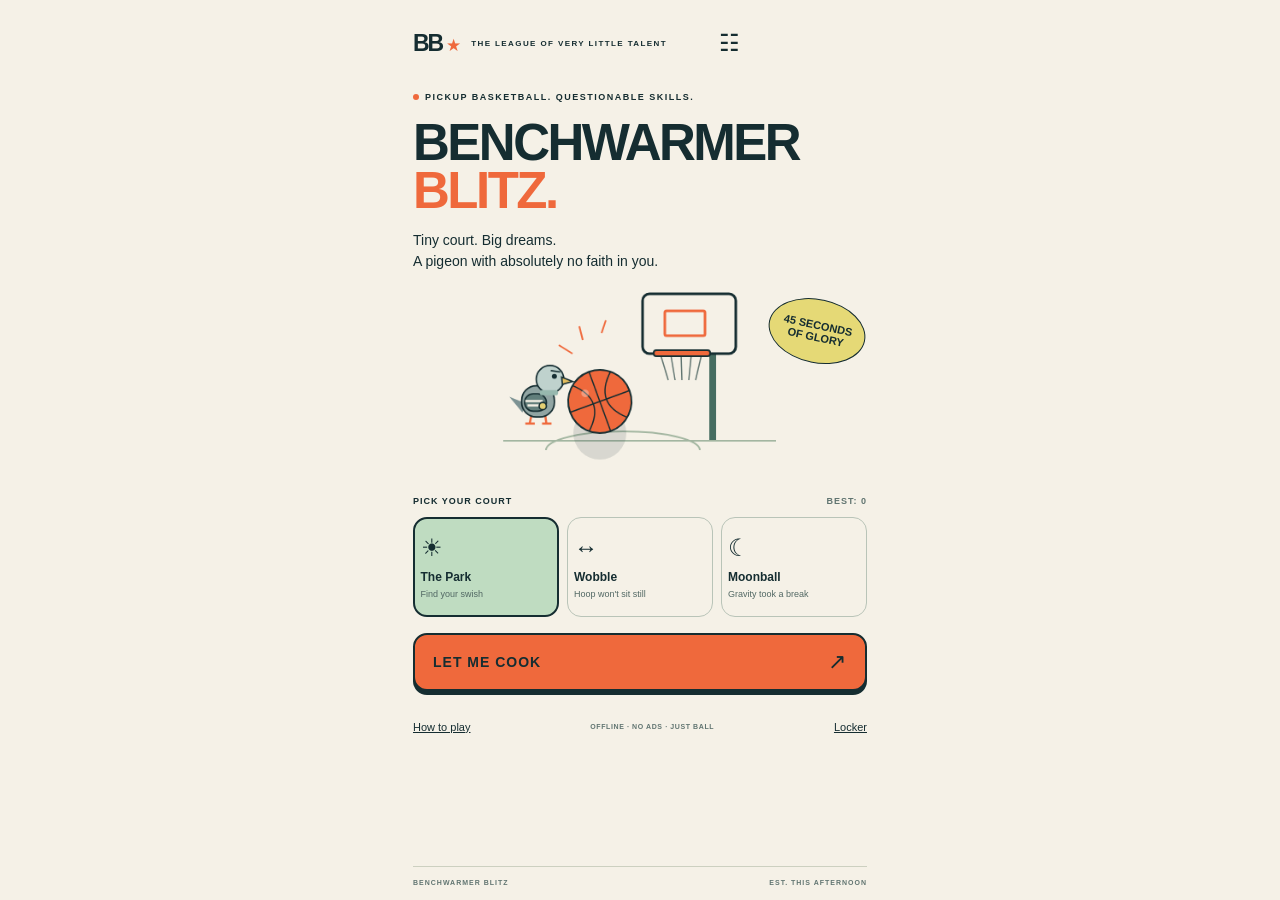
==== index.html @ 4164b8ac "Publish Benchwarmer Blitz game and privacy page" ====
<!doctype html><html lang="en"><head><meta charset="UTF-8"><meta name="viewport" content="width=device-width,initial-scale=1,viewport-fit=cover,user-scalable=no"><meta name="theme-color" content="#152d31"><meta name="description" content="A tiny basketball arcade with big pigeon energy. Swipe, swish, repeat."><title>Benchwarmer Blitz</title><link rel="icon" href="./icon.svg">  <script type="module" crossorigin src="./assets/index-Vjtda_ra.js"></script>
  <link rel="modulepreload" crossorigin href="./assets/dist-Btb5Jv1E.js">
  <link rel="modulepreload" crossorigin href="./assets/definitions-BdWVgBTV.js">
  <link rel="stylesheet" crossorigin href="./assets/index-DOxaWgaJ.css">
</head><body><div id="app">
<header><a class="brand" href="#" aria-label="Benchwarmer Blitz home">BB<span>★</span></a><span class="eyebrow">THE LEAGUE OF VERY LITTLE TALENT</span><button id="settings-open" class="icon-button" aria-label="Settings">☷</button></header>
<main><section id="home" class="screen"><div class="label"><span class="dot"></span> PICKUP BASKETBALL. QUESTIONABLE SKILLS.</div><h1>BENCHWARMER<br><span>BLITZ.</span></h1><p class="intro">Tiny court. Big dreams.<br>A pigeon with absolutely no faith in you.</p><div class="hero"><canvas id="hero-canvas" width="400" height="240" aria-label="A basketball and a pigeon referee on a sunny court"></canvas><span class="hero-sticker">45 SECONDS<br>OF GLORY</span></div><div class="section-label">PICK YOUR COURT <span id="best-label">BEST: 0</span></div><div class="courts" role="group" aria-label="Court selection"><button class="court selected" data-mode="park" aria-pressed="true"><b>☀</b><strong>The Park</strong><small>Find your swish</small></button><button class="court" data-mode="wobble" aria-pressed="false"><b>↔</b><strong>Wobble</strong><small>Hoop won't sit still</small></button><button class="court" data-mode="moon" aria-pressed="false"><b>☾</b><strong>Moonball</strong><small>Gravity took a break</small></button></div><button id="play" class="primary">LET ME COOK <span>↗</span></button><div class="home-bottom"><button id="how-open" class="text-button">How to play</button><span>OFFLINE · NO ADS · JUST BALL</span><button id="locker-open" class="text-button">Locker</button></div></section>
<section id="game" class="screen" hidden><div class="scoreboard"><div><span>POINTS</span><strong id="score">00</strong></div><div class="clock"><span id="court-name">THE PARK</span><strong id="timer">45</strong></div><button id="pause" class="icon-button" aria-label="Pause game">Ⅱ</button></div><div class="arena"><canvas id="court-canvas" width="400" height="660" aria-label="Basketball court. Swipe the ball upward to shoot, or use the Shoot button." tabindex="0"></canvas><div id="comment" aria-live="polite">The pigeon is watching.</div><div id="combo"></div></div><div class="game-controls"><button id="aim-left" class="icon-button" aria-label="Aim left">←</button><button id="shoot" class="primary">SHOOT <span>↗</span></button><button id="aim-right" class="icon-button" aria-label="Aim right">→</button></div><p class="game-tip">Swipe the ball up. Longer swipe = more power.</p></section>
<section id="results" class="screen" hidden><div class="label">THE PIGEON HAS FILED ITS REPORT</div><h1 id="result-title">BENCH<br><span>LEGEND.</span></h1><div class="result-score"><span id="result-score">0</span><small>POINTS OF PURE GLORY</small></div><p id="result-comment">A respectable amount of chaos.</p><div class="stats"><div><strong id="result-made">0</strong><small>BUCKETS</small></div><div><strong id="result-accuracy">0%</strong><small>ACCURACY</small></div><div><strong id="result-best">0</strong><small>COURT BEST</small></div></div><p id="unlock-notice"></p><button id="again" class="primary">ONE MORE ROUND <span>↗</span></button><button id="back-home" class="text-button wide">Back to the bench</button></section></main><footer>BENCHWARMER BLITZ <span>EST. THIS AFTERNOON</span></footer>
<dialog id="how-dialog"><button class="dialog-close" aria-label="Close instructions">×</button><div class="label">A CRASH COURSE IN ALMOST ATHLETIC</div><h2>SWIPE. SWISH.<br>REPEAT.</h2><ol><li><b>Swipe the ball upward.</b> Your swipe sets direction and power. The dots show your shot.</li><li><b>Or tap SHOOT.</b> Use the arrows to adjust your aim. Keyboard: arrows and Space.</li><li><b>Chain your buckets.</b> Three in a row earns extra points. A miss resets your streak.</li><li><b>Beat the clock.</b> You've got 45 seconds. The pigeon has all day.</li></ol><p>Each court has its own best score. Earn 20 points in a round to unlock the mint ball, and 40 for the cosmic ball.</p><button class="primary dialog-close-action">GOT IT <span>↗</span></button></dialog>
<dialog id="settings-dialog"><button class="dialog-close" aria-label="Close settings">×</button><div class="label">THE BORING BUT USEFUL STUFF</div><h2>SETTINGS.</h2><label class="setting">Court sounds<input id="sound" type="checkbox" checked></label><label class="setting">Haptics<input id="haptics" type="checkbox" checked></label><label class="setting">Reduce motion<input id="motion" type="checkbox"></label><p>Scores, unlocked balls, and settings stay on this device. No account, analytics, ads, or purchases.</p><button id="reset" class="text-button">Reset scores and locker</button><div id="reset-confirm" hidden><p>Erase all scores and unlocked balls on this device?</p><button id="reset-yes" class="primary">YES, RESET</button><button id="reset-no" class="text-button">Keep my glory</button></div><a href="privacy.html">Privacy & support</a><small class="version">Version 1.0.0 · Made for a little fun</small></dialog>
<dialog id="locker-dialog"><button class="dialog-close" aria-label="Close locker">×</button><div class="label">STYLE COUNTS. ALLEGEDLY.</div><h2>YOUR LOCKER.</h2><div id="balls"></div><p>Unlock balls by scoring points. Every ball plays the same.</p></dialog>
<dialog id="pause-dialog"><div class="label">WATER BREAK</div><h2>TAKE FIVE.</h2><p>The clock is paused. Your pigeon is on a snack break.</p><button id="resume" class="primary">BACK TO BALL <span>↗</span></button><button id="quit" class="text-button wide">End this round</button></dialog></div></body></html>
---- assets/index-DOxaWgaJ.css ----
:root{color:#152d31;font-synthesis:none;--ink:#152d31;--orange:#ef693c;--cream:#f5f1e7;--green:#bfdcc1;background:#f5f1e7;font-family:Arial,Helvetica,sans-serif}*{box-sizing:border-box}body{overscroll-behavior:none;margin:0}button,a,input{-webkit-tap-highlight-color:transparent}button{font:inherit;cursor:pointer;color:inherit}button:focus-visible,a:focus-visible,canvas:focus-visible{outline-offset:4px;outline:3px solid #ef693c}button:disabled{opacity:.55;cursor:default}button{border:0}a{color:inherit}#app{max-width:500px;min-height:100dvh;padding:calc(env(safe-area-inset-top) + 14px) 23px calc(env(safe-area-inset-bottom) + 14px);flex-direction:column;margin:auto;display:flex}header{align-items:center;gap:12px;height:38px;display:flex}.brand{letter-spacing:-2px;font-size:23px;font-weight:900;text-decoration:none}.brand span{color:var(--orange);margin-left:4px;font-size:17px}.eyebrow{letter-spacing:1.4px;flex:1;max-width:230px;font-size:8px;font-weight:800}.icon-button{border:1.5px solid var(--ink);background:0 0;border-radius:12px;min-width:42px;min-height:42px;font-size:23px}header .icon-button{border:0;min-width:32px}main{flex:1}.screen[hidden]{display:none}.label{letter-spacing:1.5px;align-items:center;gap:6px;margin-top:24px;font-size:9px;font-weight:800;display:flex}.dot{background:var(--orange);border-radius:50%;width:6px;height:6px}h1{letter-spacing:-2.5px;margin:17px 0 14px;font-size:clamp(36px,10vw,51px);font-weight:950;line-height:.95}h1 span{color:var(--orange)}.intro{margin:0;font-size:14px;line-height:1.5}.hero{height:187px;margin:9px -8px 10px;position:relative}.hero canvas{object-fit:contain;width:100%;height:100%}.hero-sticker{border:1.5px solid var(--ink);text-align:center;background:#e5d976;border-radius:50%;padding:19px 13px;font-size:11px;font-weight:900;line-height:1.1;position:absolute;top:18px;right:9px;transform:rotate(12deg)}.section-label{letter-spacing:1px;justify-content:space-between;margin-bottom:11px;font-size:9px;font-weight:800;display:flex}.section-label span{color:#617571}.courts{grid-template-columns:repeat(3,1fr);gap:8px;display:grid}.court{text-align:left;background:0 0;border:1.5px solid #b9c4b8;border-radius:14px;min-height:100px;padding:12px 6px}.court b{margin-bottom:8px;font-size:24px;display:block}.court strong{font-size:12px;display:block}.court small{color:#526864;margin-top:4px;font-size:9px;line-height:1.4;display:block}.court.selected{border:2px solid var(--ink);background:var(--green);padding:11.5px 5.5px}.primary{background:var(--orange);border:2px solid var(--ink);letter-spacing:1px;text-align:left;min-height:54px;box-shadow:0 4px 0 var(--ink);border-radius:14px;justify-content:space-between;align-items:center;width:100%;padding:14px 18px;font-size:14px;font-weight:900;display:flex}.primary:active{box-shadow:0 1px 0 var(--ink);transform:translateY(3px)}#play{margin-top:16px}.primary span{font-size:22px}.home-bottom{justify-content:space-between;align-items:center;margin:20px 0;display:flex}.home-bottom span{letter-spacing:.6px;color:#617571;font-size:7px;font-weight:800}.text-button{background:0 0;padding:10px 0;font-size:11px;text-decoration:underline}.wide{width:100%;margin-top:18px;display:block}footer{letter-spacing:1px;color:#617571;border-top:1px solid #ccd0c0;justify-content:space-between;padding-top:12px;font-size:7px;font-weight:800;display:flex}.scoreboard{justify-content:space-between;align-items:center;padding:18px 0 12px;display:flex}.scoreboard>div span{letter-spacing:1px;font-size:9px;font-weight:800;display:block}.scoreboard strong{letter-spacing:-2px;font-size:37px;font-weight:900;line-height:1.1;display:block}.clock{text-align:center}.clock strong{color:var(--orange)}.arena{aspect-ratio:400/600;border:2px solid var(--ink);background:#bfdcc1;border-radius:18px;width:100%;max-height:calc(100dvh - 270px);position:relative;overflow:hidden}#court-canvas{touch-action:none;width:100%;height:100%;display:block}#comment{text-align:center;pointer-events:none;background:#f5f1e7e8;border:1px solid #152d3120;border-radius:20px;padding:7px;font-size:10px;font-weight:700;position:absolute;top:13px;left:15px;right:15px}#combo{text-align:center;width:100%;color:var(--orange);pointer-events:none;font-size:18px;font-weight:900;position:absolute;top:58px}.game-controls{align-items:center;gap:14px;margin-top:13px;display:flex}.game-controls .primary{flex:1}.game-tip{text-align:center;color:#617571;margin:12px 0;font-size:10px}.result-score{background:var(--green);border:2px solid var(--ink);text-align:center;border-radius:22px;margin-top:25px;padding:26px}.result-score span{letter-spacing:-6px;font-size:90px;font-weight:900;line-height:1;display:block}.result-score small{letter-spacing:2px;margin-top:14px;font-size:9px;font-weight:800;display:block}#results>p{text-align:center;font-size:14px;line-height:1.5}#result-comment{min-height:42px;margin:23px 0}.stats{border-top:1px solid #ccd0c0;border-bottom:1px solid #ccd0c0;justify-content:space-around;padding:20px 0;display:flex}.stats div{text-align:center}.stats strong{font-size:26px;display:block}.stats small{letter-spacing:1px;margin-top:5px;font-size:8px;display:block}#unlock-notice{color:#a0441f;min-height:25px;font-weight:700}dialog{background:var(--cream);width:calc(100% - 38px);max-width:430px;color:var(--ink);border:2px solid var(--ink);border-radius:23px;max-height:85dvh;padding:26px;overflow:auto;box-shadow:0 12px #152d3122}dialog::backdrop{-webkit-backdrop-filter:blur(4px);backdrop-filter:blur(4px);background:#152d3180}dialog .label{margin-top:8px;font-size:8px}h2{letter-spacing:-1.5px;margin:19px 0;font-size:32px;font-weight:900;line-height:1}.dialog-close{float:right;background:0 0;min-width:42px;min-height:42px;margin:-12px -12px 0 0;font-size:29px}dialog p,dialog li{font-size:13px;line-height:1.6}dialog ol{padding-left:19px}dialog li{margin-bottom:12px;padding-left:5px}dialog .primary{margin-top:20px}.setting{border-bottom:1px solid #ccd0c0;justify-content:space-between;align-items:center;padding:18px 0;font-size:14px;display:flex}.setting input{width:23px;height:23px;accent-color:var(--orange)}#settings-dialog a{padding:14px 0;font-size:12px;display:block}.version{color:#617571;font-size:10px}#balls{flex-direction:column;gap:10px;display:flex}.ball-option{text-align:left;background:0 0;border:1.5px solid #9bac9c;border-radius:13px;align-items:center;gap:14px;padding:15px;display:flex}.ball-option.selected{background:var(--green);border-color:var(--ink)}.ball-swatch{border:2px solid var(--ink);border-radius:50%;width:36px;height:36px}.ball-option strong{font-size:13px;display:block}.ball-option small{margin-top:3px;font-size:10px;display:block}.muted{opacity:.5}@media (width>=600px){#app{padding-top:24px}.hero{height:205px}.label{margin-top:30px}}@media (height<=750px){.hero{height:144px}.label{margin-top:14px}h1{margin-top:11px;font-size:39px}.court{min-height:87px;padding-top:8px;padding-bottom:8px}.court.selected{padding-top:7.5px;padding-bottom:7.5px}.home-bottom{margin:12px 0}.intro{font-size:12px}}@media (prefers-reduced-motion:reduce){*{scroll-behavior:auto}}body.reduced .hero-sticker{transform:none}
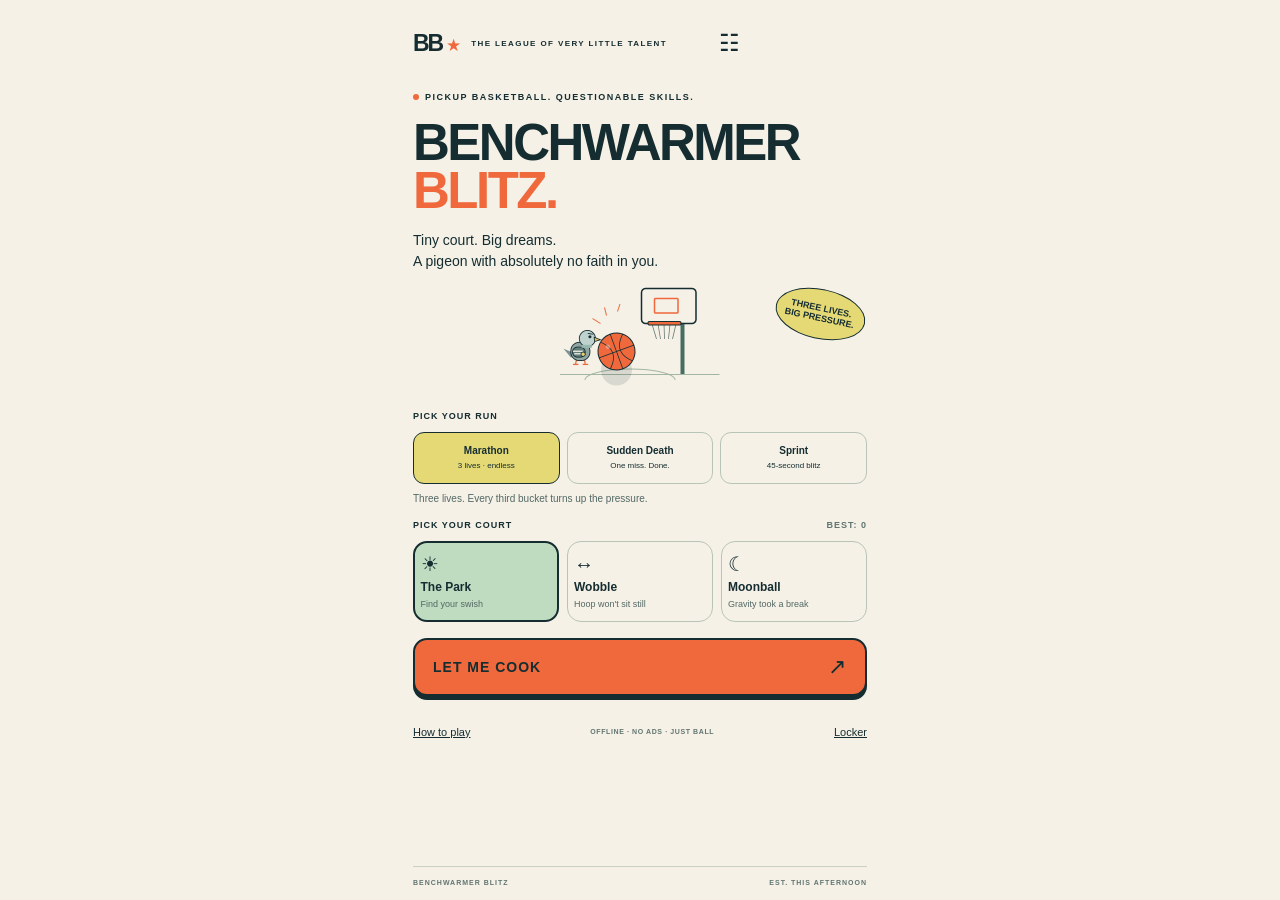
==== commit 3471b45b: "Add marathon, sudden death and escalating manual-shot difficulty" ====
--- a/index.html
+++ b/index.html
@@ -1,13 +1,13 @@
-<!doctype html><html lang="en"><head><meta charset="UTF-8"><meta name="viewport" content="width=device-width,initial-scale=1,viewport-fit=cover,user-scalable=no"><meta name="theme-color" content="#152d31"><meta name="description" content="A tiny basketball arcade with big pigeon energy. Swipe, swish, repeat."><title>Benchwarmer Blitz</title><link rel="icon" href="./icon.svg">  <script type="module" crossorigin src="./assets/index-Vjtda_ra.js"></script>
+<!doctype html><html lang="en"><head><meta charset="UTF-8"><meta name="viewport" content="width=device-width,initial-scale=1,viewport-fit=cover,user-scalable=no"><meta name="theme-color" content="#152d31"><meta name="description" content="A tiny basketball arcade with big pigeon energy. Swipe, swish, repeat."><title>Benchwarmer Blitz</title><link rel="icon" href="./icon.svg">  <script type="module" crossorigin src="./assets/index-CaH3cOu9.js"></script>
   <link rel="modulepreload" crossorigin href="./assets/dist-Btb5Jv1E.js">
   <link rel="modulepreload" crossorigin href="./assets/definitions-BdWVgBTV.js">
-  <link rel="stylesheet" crossorigin href="./assets/index-DOxaWgaJ.css">
+  <link rel="stylesheet" crossorigin href="./assets/index-C9czmDuD.css">
 </head><body><div id="app">
 <header><a class="brand" href="#" aria-label="Benchwarmer Blitz home">BB<span>★</span></a><span class="eyebrow">THE LEAGUE OF VERY LITTLE TALENT</span><button id="settings-open" class="icon-button" aria-label="Settings">☷</button></header>
-<main><section id="home" class="screen"><div class="label"><span class="dot"></span> PICKUP BASKETBALL. QUESTIONABLE SKILLS.</div><h1>BENCHWARMER<br><span>BLITZ.</span></h1><p class="intro">Tiny court. Big dreams.<br>A pigeon with absolutely no faith in you.</p><div class="hero"><canvas id="hero-canvas" width="400" height="240" aria-label="A basketball and a pigeon referee on a sunny court"></canvas><span class="hero-sticker">45 SECONDS<br>OF GLORY</span></div><div class="section-label">PICK YOUR COURT <span id="best-label">BEST: 0</span></div><div class="courts" role="group" aria-label="Court selection"><button class="court selected" data-mode="park" aria-pressed="true"><b>☀</b><strong>The Park</strong><small>Find your swish</small></button><button class="court" data-mode="wobble" aria-pressed="false"><b>↔</b><strong>Wobble</strong><small>Hoop won't sit still</small></button><button class="court" data-mode="moon" aria-pressed="false"><b>☾</b><strong>Moonball</strong><small>Gravity took a break</small></button></div><button id="play" class="primary">LET ME COOK <span>↗</span></button><div class="home-bottom"><button id="how-open" class="text-button">How to play</button><span>OFFLINE · NO ADS · JUST BALL</span><button id="locker-open" class="text-button">Locker</button></div></section>
-<section id="game" class="screen" hidden><div class="scoreboard"><div><span>POINTS</span><strong id="score">00</strong></div><div class="clock"><span id="court-name">THE PARK</span><strong id="timer">45</strong></div><button id="pause" class="icon-button" aria-label="Pause game">Ⅱ</button></div><div class="arena"><canvas id="court-canvas" width="400" height="660" aria-label="Basketball court. Swipe the ball upward to shoot, or use the Shoot button." tabindex="0"></canvas><div id="comment" aria-live="polite">The pigeon is watching.</div><div id="combo"></div></div><div class="game-controls"><button id="aim-left" class="icon-button" aria-label="Aim left">←</button><button id="shoot" class="primary">SHOOT <span>↗</span></button><button id="aim-right" class="icon-button" aria-label="Aim right">→</button></div><p class="game-tip">Swipe the ball up. Longer swipe = more power.</p></section>
-<section id="results" class="screen" hidden><div class="label">THE PIGEON HAS FILED ITS REPORT</div><h1 id="result-title">BENCH<br><span>LEGEND.</span></h1><div class="result-score"><span id="result-score">0</span><small>POINTS OF PURE GLORY</small></div><p id="result-comment">A respectable amount of chaos.</p><div class="stats"><div><strong id="result-made">0</strong><small>BUCKETS</small></div><div><strong id="result-accuracy">0%</strong><small>ACCURACY</small></div><div><strong id="result-best">0</strong><small>COURT BEST</small></div></div><p id="unlock-notice"></p><button id="again" class="primary">ONE MORE ROUND <span>↗</span></button><button id="back-home" class="text-button wide">Back to the bench</button></section></main><footer>BENCHWARMER BLITZ <span>EST. THIS AFTERNOON</span></footer>
-<dialog id="how-dialog"><button class="dialog-close" aria-label="Close instructions">×</button><div class="label">A CRASH COURSE IN ALMOST ATHLETIC</div><h2>SWIPE. SWISH.<br>REPEAT.</h2><ol><li><b>Swipe the ball upward.</b> Your swipe sets direction and power. The dots show your shot.</li><li><b>Or tap SHOOT.</b> Use the arrows to adjust your aim. Keyboard: arrows and Space.</li><li><b>Chain your buckets.</b> Three in a row earns extra points. A miss resets your streak.</li><li><b>Beat the clock.</b> You've got 45 seconds. The pigeon has all day.</li></ol><p>Each court has its own best score. Earn 20 points in a round to unlock the mint ball, and 40 for the cosmic ball.</p><button class="primary dialog-close-action">GOT IT <span>↗</span></button></dialog>
-<dialog id="settings-dialog"><button class="dialog-close" aria-label="Close settings">×</button><div class="label">THE BORING BUT USEFUL STUFF</div><h2>SETTINGS.</h2><label class="setting">Court sounds<input id="sound" type="checkbox" checked></label><label class="setting">Haptics<input id="haptics" type="checkbox" checked></label><label class="setting">Reduce motion<input id="motion" type="checkbox"></label><p>Scores, unlocked balls, and settings stay on this device. No account, analytics, ads, or purchases.</p><button id="reset" class="text-button">Reset scores and locker</button><div id="reset-confirm" hidden><p>Erase all scores and unlocked balls on this device?</p><button id="reset-yes" class="primary">YES, RESET</button><button id="reset-no" class="text-button">Keep my glory</button></div><a href="privacy.html">Privacy & support</a><small class="version">Version 1.0.0 · Made for a little fun</small></dialog>
+<main><section id="home" class="screen"><div class="label"><span class="dot"></span> PICKUP BASKETBALL. QUESTIONABLE SKILLS.</div><h1>BENCHWARMER<br><span>BLITZ.</span></h1><p class="intro">Tiny court. Big dreams.<br>A pigeon with absolutely no faith in you.</p><div class="hero"><canvas id="hero-canvas" width="400" height="240" aria-label="A basketball and a pigeon referee on a sunny court"></canvas><span class="hero-sticker">THREE LIVES.<br>BIG PRESSURE.</span></div><div class="section-label">PICK YOUR RUN</div><div class="runs" role="group" aria-label="Run selection"><button data-run="marathon" aria-pressed="true" class="selected"><strong>Marathon</strong><small>3 lives · endless</small></button><button data-run="sudden" aria-pressed="false"><strong>Sudden Death</strong><small>One miss. Done.</small></button><button data-run="sprint" aria-pressed="false"><strong>Sprint</strong><small>45-second blitz</small></button></div><p id="run-description">Three lives. Every third bucket turns up the pressure.</p><div class="section-label">PICK YOUR COURT <span id="best-label">BEST: 0</span></div><div class="courts" role="group" aria-label="Court selection"><button class="court selected" data-mode="park" aria-pressed="true"><b>☀︎</b><strong>The Park</strong><small>Find your swish</small></button><button class="court" data-mode="wobble" aria-pressed="false"><b>↔</b><strong>Wobble</strong><small>Hoop won't sit still</small></button><button class="court" data-mode="moon" aria-pressed="false"><b>☾</b><strong>Moonball</strong><small>Gravity took a break</small></button></div><button id="play" class="primary">LET ME COOK <span>↗︎</span></button><div class="home-bottom"><button id="how-open" class="text-button">How to play</button><span>OFFLINE · NO ADS · JUST BALL</span><button id="locker-open" class="text-button">Locker</button></div></section>
+<section id="game" class="screen" hidden><div class="scoreboard"><div><span>POINTS</span><strong id="score">00</strong></div><div class="clock"><span id="court-name">THE PARK</span><strong id="timer">45</strong></div><button id="pause" class="icon-button" aria-label="Pause game">Ⅱ</button></div><div class="pressure"><span id="run-status">MARATHON · 3 LIVES</span><span id="level-status">LEVEL 1 · NO WIND</span></div><div class="arena"><canvas id="court-canvas" width="400" height="660" aria-label="Basketball court. Swipe the ball upward to shoot, or use the Shoot button." tabindex="0"></canvas><div id="comment" aria-live="polite">The pigeon is watching.</div><div id="combo"></div></div><div class="game-controls"><button id="aim-left" class="icon-button" aria-label="Aim left">←</button><button id="shoot" class="primary">SHOOT <span>↗︎</span></button><button id="aim-right" class="icon-button" aria-label="Aim right">→</button></div><label class="power-control" for="power">POWER <output id="power-value">45%</output><input id="power" type="range" min="0" max="100" value="45" aria-label="Shot power"></label><p class="game-tip">Aim with arrows + set power, or swipe. Time your release.</p></section>
+<section id="results" class="screen" hidden><div class="label">THE PIGEON HAS FILED ITS REPORT</div><h1 id="result-title">BENCH<br><span>LEGEND.</span></h1><div class="result-score"><span id="result-score">0</span><small>POINTS OF PURE GLORY</small></div><p id="result-comment">A respectable amount of chaos.</p><div class="stats"><div><strong id="result-made">0</strong><small>BUCKETS</small></div><div><strong id="result-accuracy">0%</strong><small>ACCURACY</small></div><div><strong id="result-best">0</strong><small>RUN BEST</small></div></div><p id="unlock-notice"></p><button id="again" class="primary">ONE MORE ROUND <span>↗︎</span></button><button id="back-home" class="text-button wide">Back to the bench</button></section></main><footer>BENCHWARMER BLITZ <span>EST. THIS AFTERNOON</span></footer>
+<dialog id="how-dialog"><button class="dialog-close" aria-label="Close instructions">×</button><div class="label">A CRASH COURSE IN ALMOST ATHLETIC</div><h2>SWIPE. SWISH.<br>REPEAT.</h2><ol><li><b>Swipe the ball upward.</b> Your swipe sets direction and power. The dots show the beginning of your shot.</li><li><b>Or tap SHOOT.</b> Use the arrows for aim and the slider for power. No auto-aim. Keyboard: arrows and Space.</li><li><b>Chain your buckets.</b> Three in a row earns extra points. A miss resets your streak.</li><li><b>Pick your pressure.</b> Marathon: three lives, endless scoring. Sudden Death: one miss ends it. Sprint: 45 seconds. Every third bucket makes the hoop faster and smaller; wind arrives at level 4.</li></ol><p>Each run and court has its own best score. In survival runs, taking too long to shoot costs a life. Earn 20 points in a round to unlock the mint ball, and 40 for the cosmic ball.</p><button class="primary dialog-close-action">GOT IT <span>↗︎</span></button></dialog>
+<dialog id="settings-dialog"><button class="dialog-close" aria-label="Close settings">×</button><div class="label">THE BORING BUT USEFUL STUFF</div><h2>SETTINGS.</h2><label class="setting">Court sounds<input id="sound" type="checkbox" checked></label><label class="setting">Haptics<input id="haptics" type="checkbox" checked></label><label class="setting">Reduce motion<input id="motion" type="checkbox"></label><p>Scores, unlocked balls, and settings stay on this device. No account, analytics, ads, or purchases.</p><button id="reset" class="text-button">Reset scores and locker</button><div id="reset-confirm" hidden><p>Erase all scores and unlocked balls on this device?</p><button id="reset-yes" class="primary">YES, RESET</button><button id="reset-no" class="text-button">Keep my glory</button></div><a href="privacy.html">Privacy & support</a><small class="version">Version 1.1.0 · Made for a little fun</small></dialog>
 <dialog id="locker-dialog"><button class="dialog-close" aria-label="Close locker">×</button><div class="label">STYLE COUNTS. ALLEGEDLY.</div><h2>YOUR LOCKER.</h2><div id="balls"></div><p>Unlock balls by scoring points. Every ball plays the same.</p></dialog>
-<dialog id="pause-dialog"><div class="label">WATER BREAK</div><h2>TAKE FIVE.</h2><p>The clock is paused. Your pigeon is on a snack break.</p><button id="resume" class="primary">BACK TO BALL <span>↗</span></button><button id="quit" class="text-button wide">End this round</button></dialog></div></body></html>
+<dialog id="pause-dialog"><div class="label">WATER BREAK</div><h2>TAKE FIVE.</h2><p>The clock is paused. Your pigeon is on a snack break.</p><button id="resume" class="primary">BACK TO BALL <span>↗︎</span></button><button id="quit" class="text-button wide">End this round</button></dialog></div></body></html>
--- a/assets/index-C9czmDuD.css
+++ b/assets/index-C9czmDuD.css
@@ -0,0 +1 @@
+:root{color:#152d31;font-synthesis:none;--ink:#152d31;--orange:#ef693c;--cream:#f5f1e7;--green:#bfdcc1;background:#f5f1e7;font-family:Arial,Helvetica,sans-serif}*{box-sizing:border-box}body{overscroll-behavior:none;margin:0}button,a,input{-webkit-tap-highlight-color:transparent}button{font:inherit;cursor:pointer;color:inherit}button:focus-visible,a:focus-visible,canvas:focus-visible{outline-offset:4px;outline:3px solid #ef693c}button:disabled{opacity:.55;cursor:default}button{border:0}a{color:inherit}#app{max-width:500px;min-height:100dvh;padding:calc(env(safe-area-inset-top) + 14px) 23px calc(env(safe-area-inset-bottom) + 14px);flex-direction:column;margin:auto;display:flex}header{align-items:center;gap:12px;height:38px;display:flex}.brand{letter-spacing:-2px;font-size:23px;font-weight:900;text-decoration:none}.brand span{color:var(--orange);margin-left:4px;font-size:17px}.eyebrow{letter-spacing:1.4px;flex:1;max-width:230px;font-size:8px;font-weight:800}.icon-button{border:1.5px solid var(--ink);background:0 0;border-radius:12px;min-width:42px;min-height:42px;font-size:23px}header .icon-button{border:0;min-width:32px}main{flex:1}.screen[hidden]{display:none}.label{letter-spacing:1.5px;align-items:center;gap:6px;margin-top:24px;font-size:9px;font-weight:800;display:flex}.dot{background:var(--orange);border-radius:50%;width:6px;height:6px}h1{letter-spacing:-2.5px;margin:17px 0 14px;font-size:clamp(36px,10vw,51px);font-weight:950;line-height:.95}h1 span{color:var(--orange)}.intro{margin:0;font-size:14px;line-height:1.5}.hero{height:187px;margin:9px -8px 10px;position:relative}.hero canvas{object-fit:contain;width:100%;height:100%}.hero-sticker{border:1.5px solid var(--ink);text-align:center;background:#e5d976;border-radius:50%;padding:19px 13px;font-size:11px;font-weight:900;line-height:1.1;position:absolute;top:18px;right:9px;transform:rotate(12deg)}.section-label{letter-spacing:1px;justify-content:space-between;margin-bottom:11px;font-size:9px;font-weight:800;display:flex}.section-label span{color:#617571}.courts{grid-template-columns:repeat(3,1fr);gap:8px;display:grid}.court{text-align:left;background:0 0;border:1.5px solid #b9c4b8;border-radius:14px;min-height:100px;padding:12px 6px}.court b{margin-bottom:8px;font-size:24px;display:block}.court strong{font-size:12px;display:block}.court small{color:#526864;margin-top:4px;font-size:9px;line-height:1.4;display:block}.court.selected{border:2px solid var(--ink);background:var(--green);padding:11.5px 5.5px}.primary{background:var(--orange);border:2px solid var(--ink);letter-spacing:1px;text-align:left;min-height:54px;box-shadow:0 4px 0 var(--ink);border-radius:14px;justify-content:space-between;align-items:center;width:100%;padding:14px 18px;font-size:14px;font-weight:900;display:flex}.primary:active{box-shadow:0 1px 0 var(--ink);transform:translateY(3px)}#play{margin-top:16px}.primary span{font-size:22px}.home-bottom{justify-content:space-between;align-items:center;margin:20px 0;display:flex}.home-bottom span{letter-spacing:.6px;color:#617571;font-size:7px;font-weight:800}.text-button{background:0 0;padding:10px 0;font-size:11px;text-decoration:underline}.wide{width:100%;margin-top:18px;display:block}footer{letter-spacing:1px;color:#617571;border-top:1px solid #ccd0c0;justify-content:space-between;padding-top:12px;font-size:7px;font-weight:800;display:flex}.scoreboard{justify-content:space-between;align-items:center;padding:18px 0 12px;display:flex}.scoreboard>div span{letter-spacing:1px;font-size:9px;font-weight:800;display:block}.scoreboard strong{letter-spacing:-2px;font-size:37px;font-weight:900;line-height:1.1;display:block}.clock{text-align:center}.clock strong{color:var(--orange)}.arena{aspect-ratio:400/600;border:2px solid var(--ink);background:#bfdcc1;border-radius:18px;width:100%;max-height:calc(100dvh - 270px);position:relative;overflow:hidden}#court-canvas{touch-action:none;width:100%;height:100%;display:block}#comment{text-align:center;pointer-events:none;background:#f5f1e7e8;border:1px solid #152d3120;border-radius:20px;padding:7px;font-size:10px;font-weight:700;position:absolute;top:13px;left:15px;right:15px}#combo{text-align:center;width:100%;color:var(--orange);pointer-events:none;font-size:18px;font-weight:900;position:absolute;top:58px}.game-controls{align-items:center;gap:14px;margin-top:13px;display:flex}.game-controls .primary{flex:1}.game-tip{text-align:center;color:#617571;margin:12px 0;font-size:10px}.result-score{background:var(--green);border:2px solid var(--ink);text-align:center;border-radius:22px;margin-top:25px;padding:26px}.result-score span{letter-spacing:-6px;font-size:90px;font-weight:900;line-height:1;display:block}.result-score small{letter-spacing:2px;margin-top:14px;font-size:9px;font-weight:800;display:block}#results>p{text-align:center;font-size:14px;line-height:1.5}#result-comment{min-height:42px;margin:23px 0}.stats{border-top:1px solid #ccd0c0;border-bottom:1px solid #ccd0c0;justify-content:space-around;padding:20px 0;display:flex}.stats div{text-align:center}.stats strong{font-size:26px;display:block}.stats small{letter-spacing:1px;margin-top:5px;font-size:8px;display:block}#unlock-notice{color:#a0441f;min-height:25px;font-weight:700}dialog{background:var(--cream);width:calc(100% - 38px);max-width:430px;color:var(--ink);border:2px solid var(--ink);border-radius:23px;max-height:85dvh;padding:26px;overflow:auto;box-shadow:0 12px #152d3122}dialog::backdrop{-webkit-backdrop-filter:blur(4px);backdrop-filter:blur(4px);background:#152d3180}dialog .label{margin-top:8px;font-size:8px}h2{letter-spacing:-1.5px;margin:19px 0;font-size:32px;font-weight:900;line-height:1}.dialog-close{float:right;background:0 0;min-width:42px;min-height:42px;margin:-12px -12px 0 0;font-size:29px}dialog p,dialog li{font-size:13px;line-height:1.6}dialog ol{padding-left:19px}dialog li{margin-bottom:12px;padding-left:5px}dialog .primary{margin-top:20px}.setting{border-bottom:1px solid #ccd0c0;justify-content:space-between;align-items:center;padding:18px 0;font-size:14px;display:flex}.setting input{width:23px;height:23px;accent-color:var(--orange)}#settings-dialog a{padding:14px 0;font-size:12px;display:block}.version{color:#617571;font-size:10px}#balls{flex-direction:column;gap:10px;display:flex}.ball-option{text-align:left;background:0 0;border:1.5px solid #9bac9c;border-radius:13px;align-items:center;gap:14px;padding:15px;display:flex}.ball-option.selected{background:var(--green);border-color:var(--ink)}.ball-swatch{border:2px solid var(--ink);border-radius:50%;width:36px;height:36px}.ball-option strong{font-size:13px;display:block}.ball-option small{margin-top:3px;font-size:10px;display:block}.muted{opacity:.5}@media (width>=600px){#app{padding-top:24px}.hero{height:205px}.label{margin-top:30px}}@media (height<=750px){.hero{height:144px}.label{margin-top:14px}h1{margin-top:11px;font-size:39px}.court{min-height:87px;padding-top:8px;padding-bottom:8px}.court.selected{padding-top:7.5px;padding-bottom:7.5px}.home-bottom{margin:12px 0}.intro{font-size:12px}}@media (prefers-reduced-motion:reduce){*{scroll-behavior:auto}}body.reduced .hero-sticker{transform:none}.hero{height:120px}.hero-sticker{padding:14px 9px;font-size:9px;top:8px}.runs{grid-template-columns:repeat(3,1fr);gap:7px;display:grid}.runs button{background:0 0;border:1.5px solid #b9c4b8;border-radius:11px;min-height:52px;padding:10px 4px}.runs .selected{border-color:var(--ink);background:#e5d976}.runs strong,.runs small{font-size:10px;display:block}.runs small{margin-top:5px;font-size:8px}#run-description{color:#526864;margin:9px 0 16px;font-size:10px}.court{min-height:81px;padding-top:8px;padding-bottom:8px}.court.selected{padding-top:7.5px;padding-bottom:7.5px}.court b{margin-bottom:4px;font-size:20px}.pressure{justify-content:space-between;gap:8px;margin:0 0 8px;font-size:8px;font-weight:800;display:flex}.power-control{align-items:center;gap:10px;margin-top:13px;font-size:9px;font-weight:800;display:flex}.power-control output{min-width:30px}.power-control input{min-width:0;accent-color:var(--orange);flex:1;height:24px}.arena{max-height:calc(100dvh - 323px)}.game-tip{margin:7px 0 10px;font-size:9px}@media (height<=750px){.hero{height:82px}.hero-sticker{padding:9px;font-size:8px}.label{letter-spacing:.6px;font-size:8px}h1{margin-bottom:8px;font-size:34px}.intro{font-size:11px}.home-bottom{margin:10px 0}.section-label{margin-bottom:7px}#play{margin-top:10px}.scoreboard{padding-top:10px}.game-controls{gap:8px;margin-top:8px}.game-controls .primary{min-height:46px;padding:8px 15px}.power-control{margin-top:8px}}
